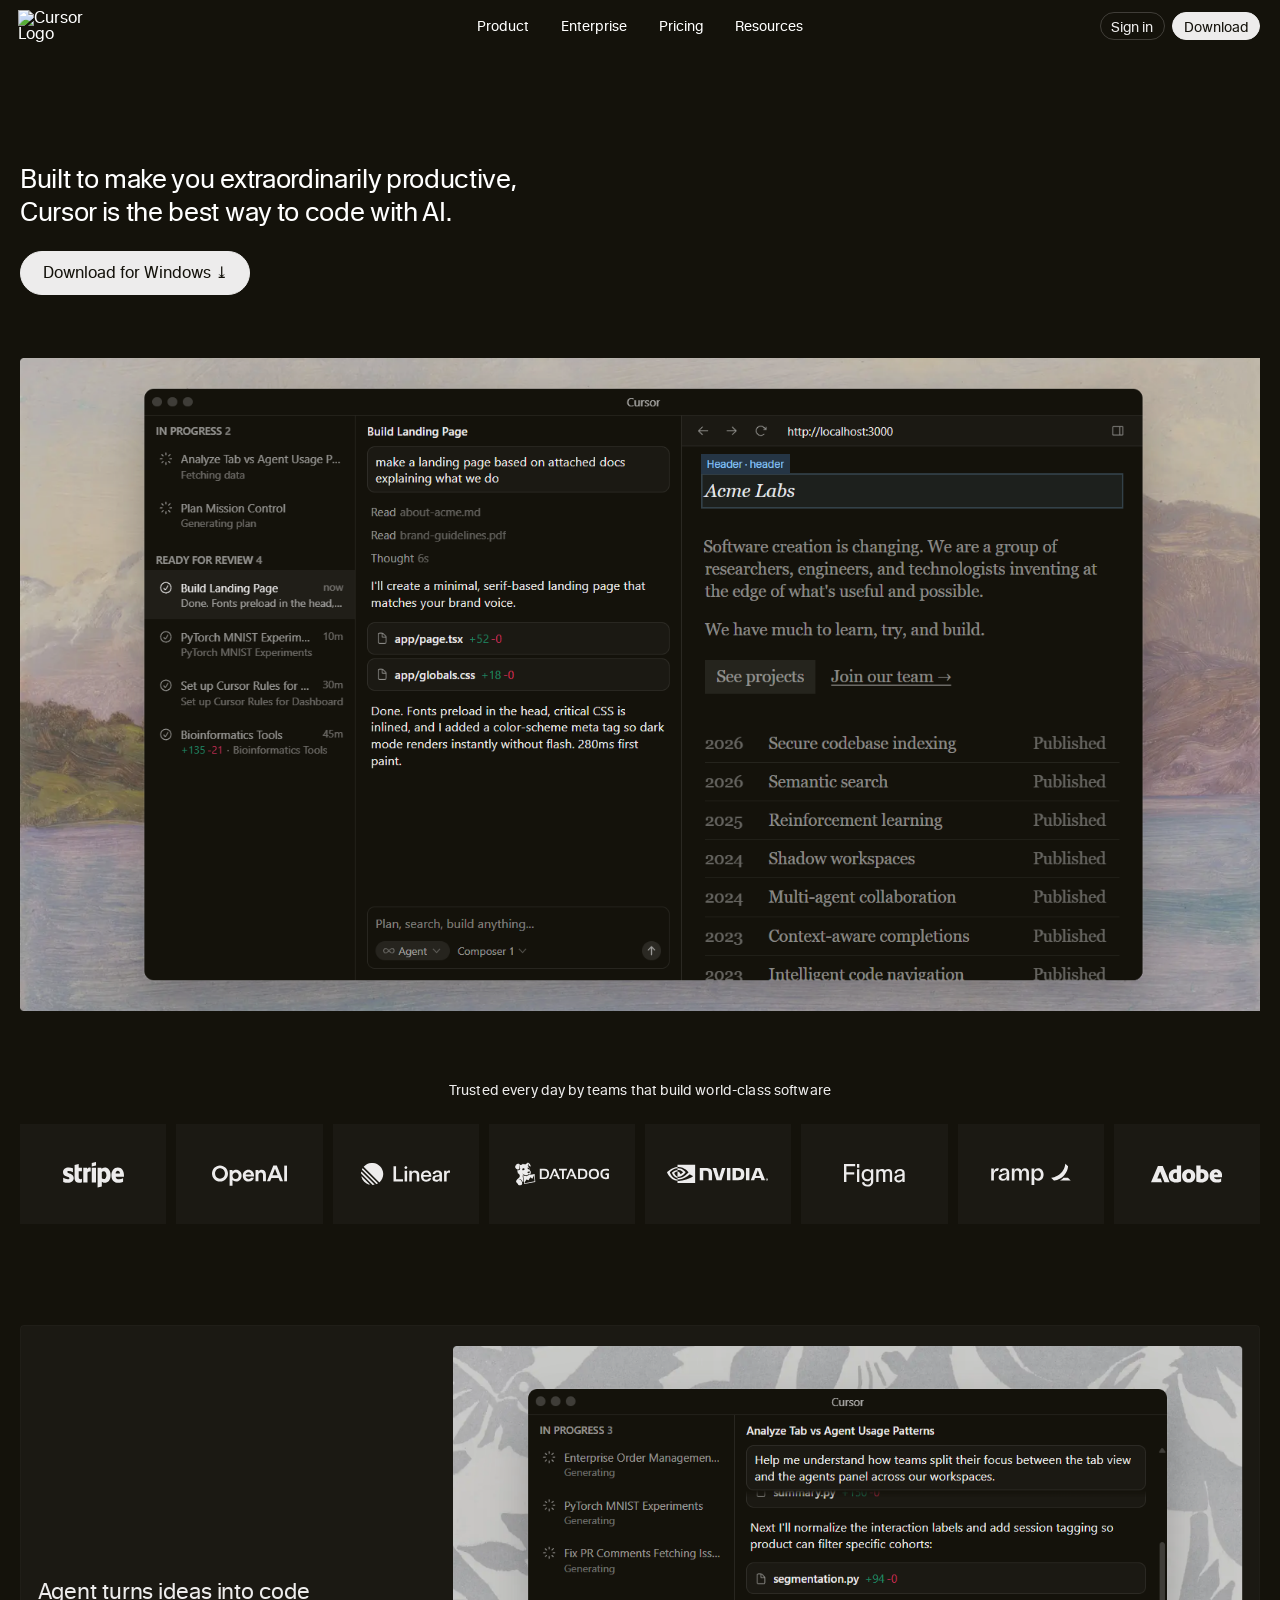
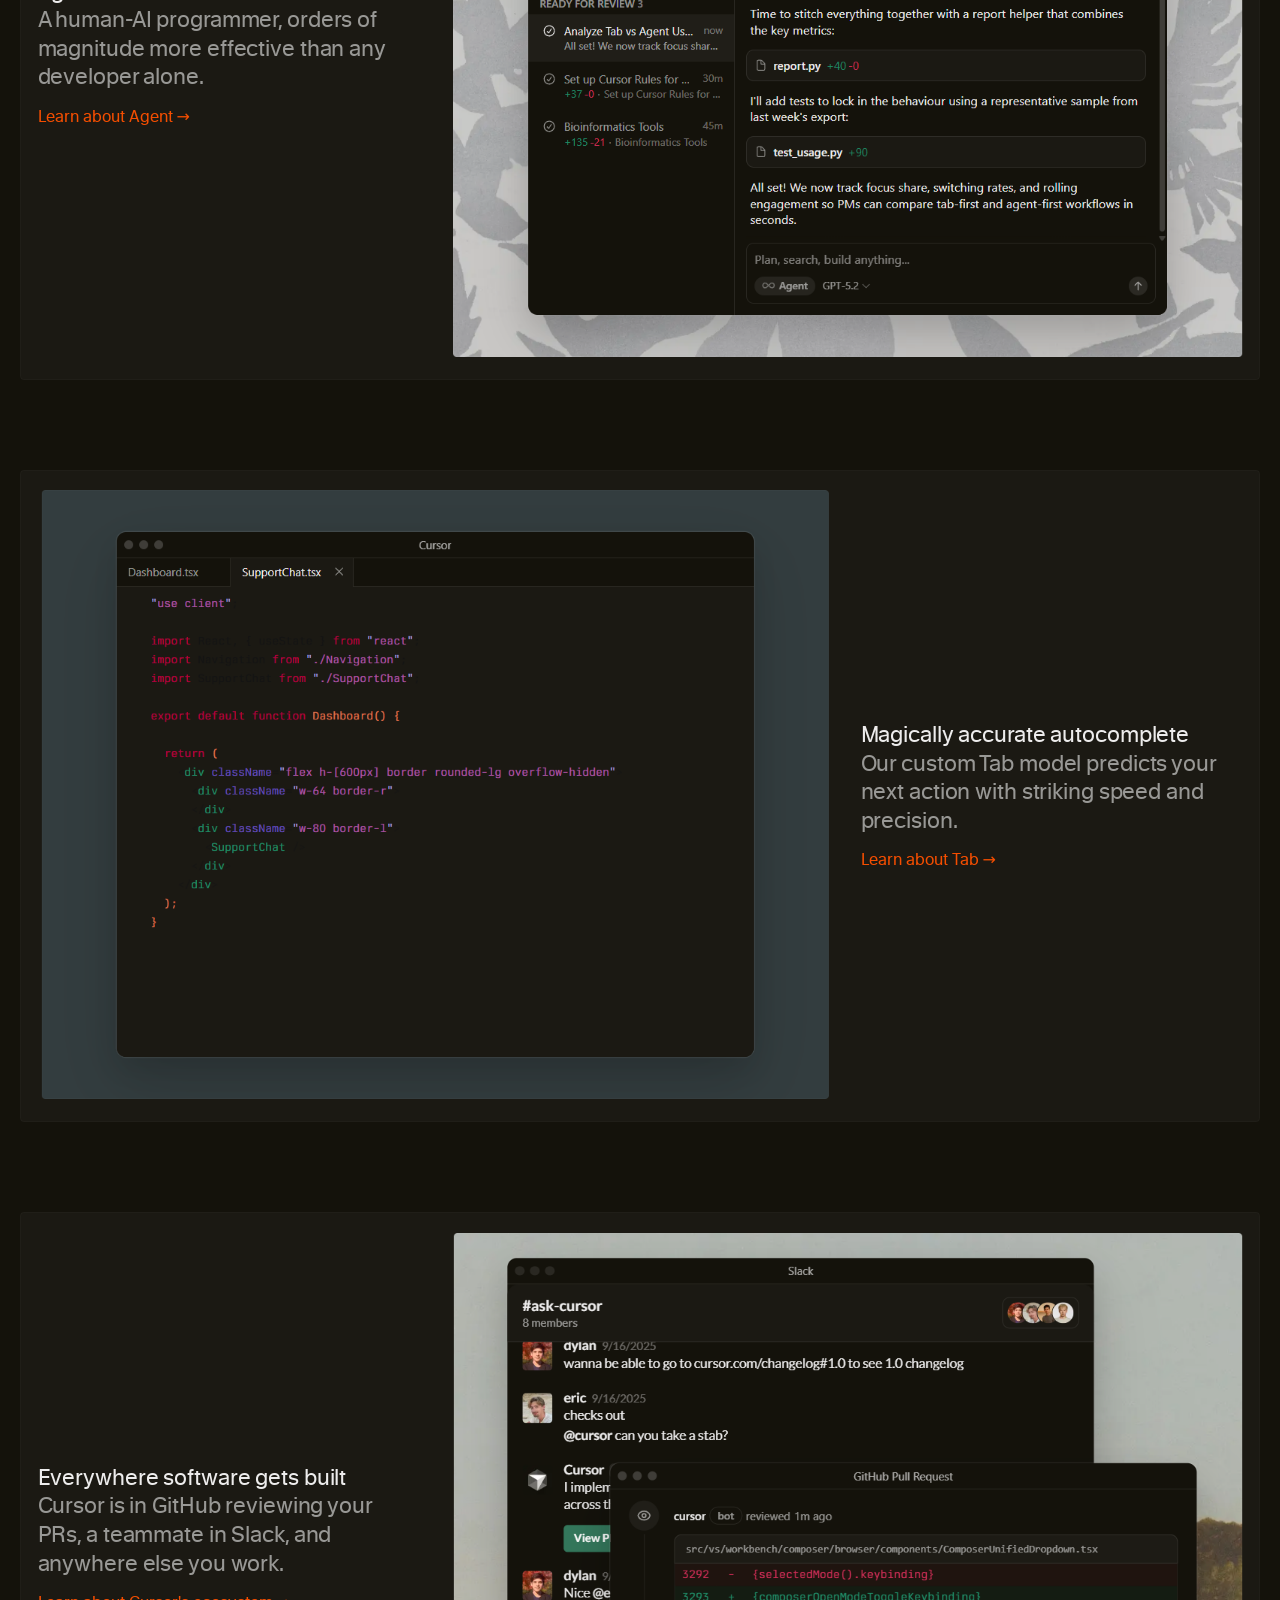
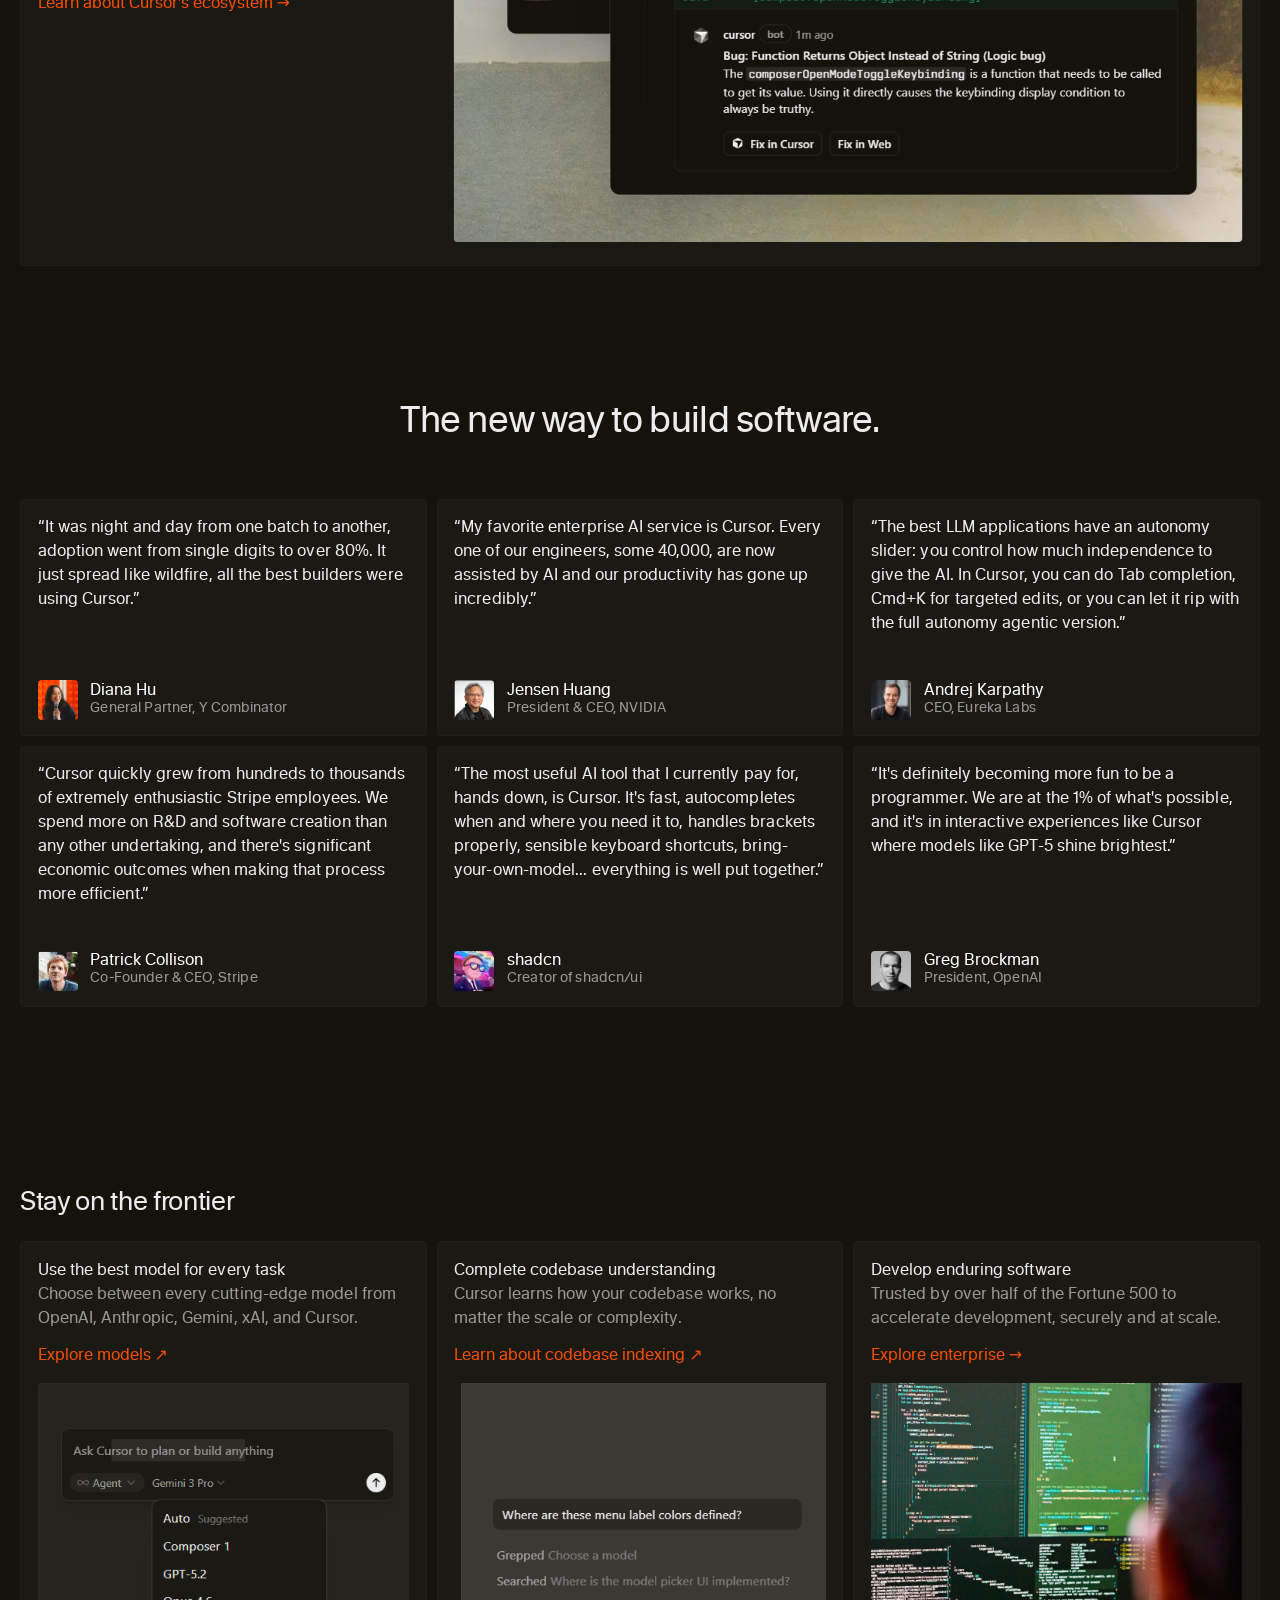
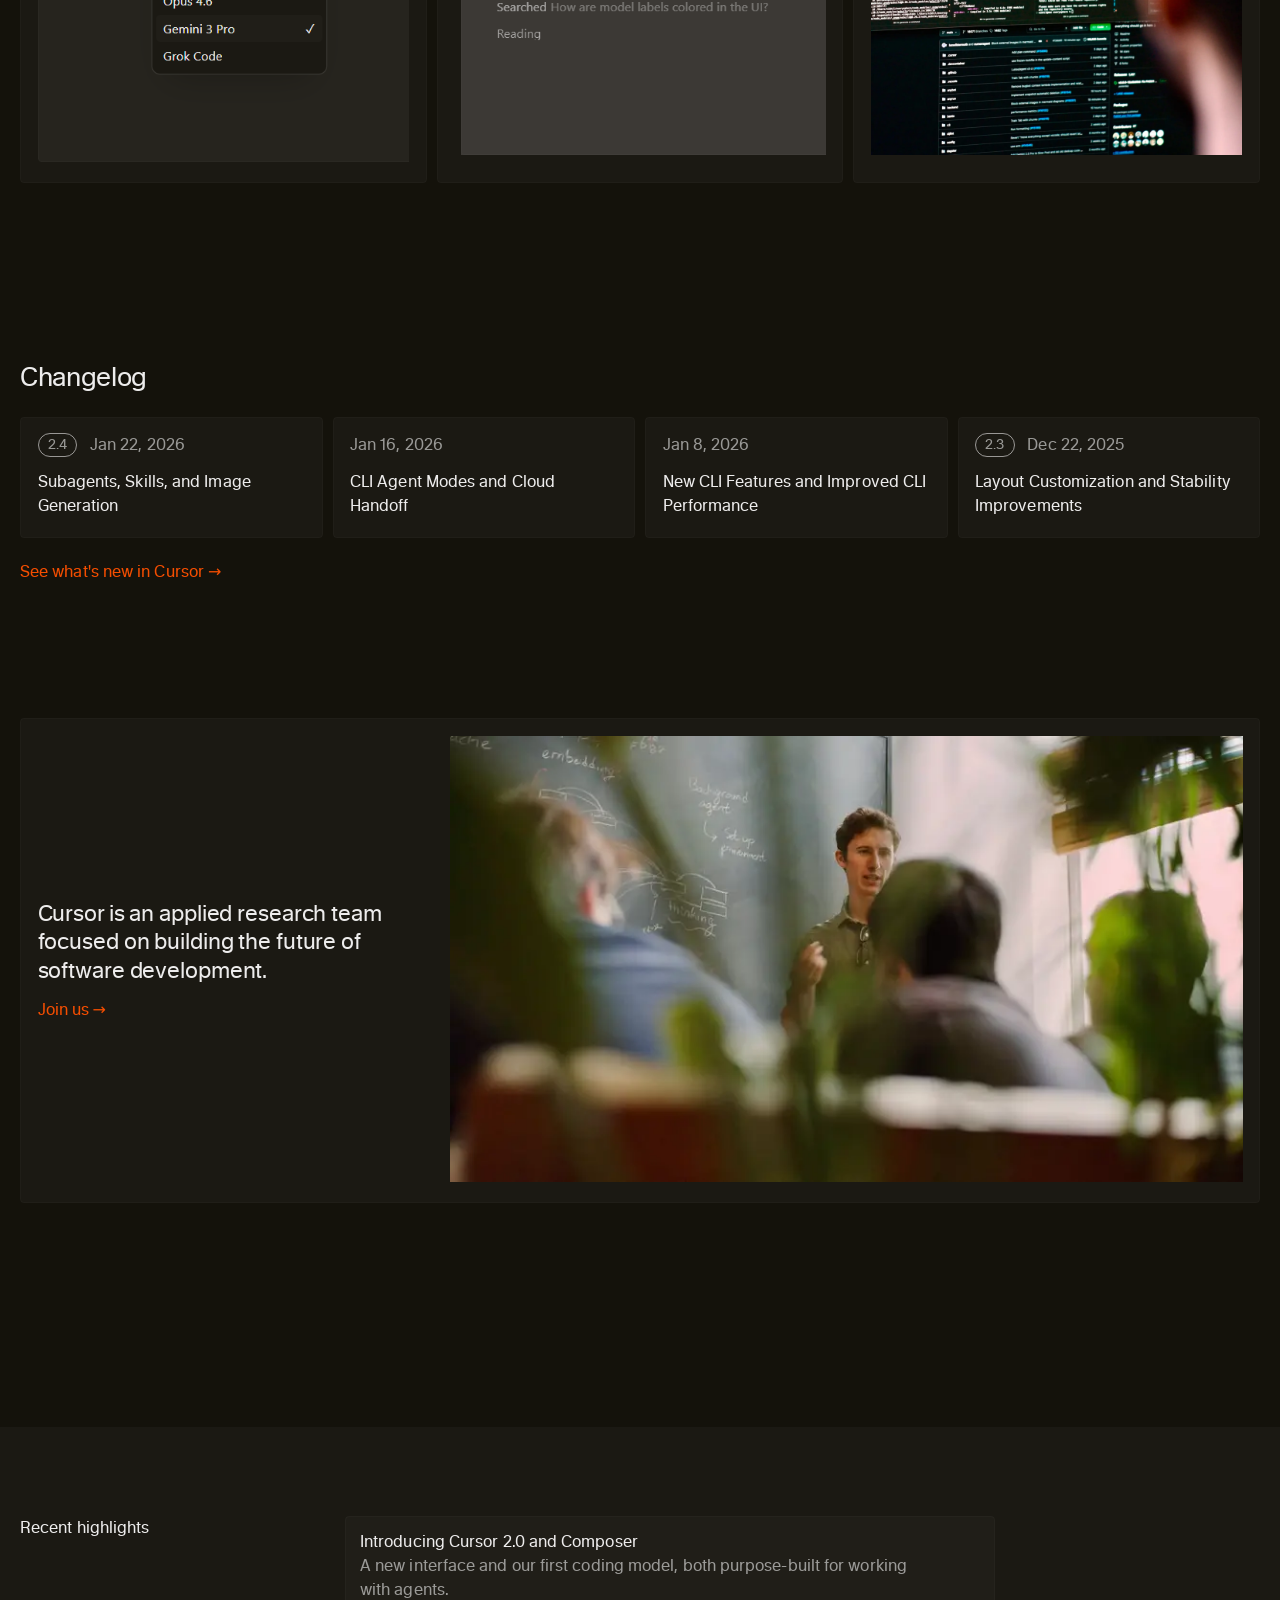
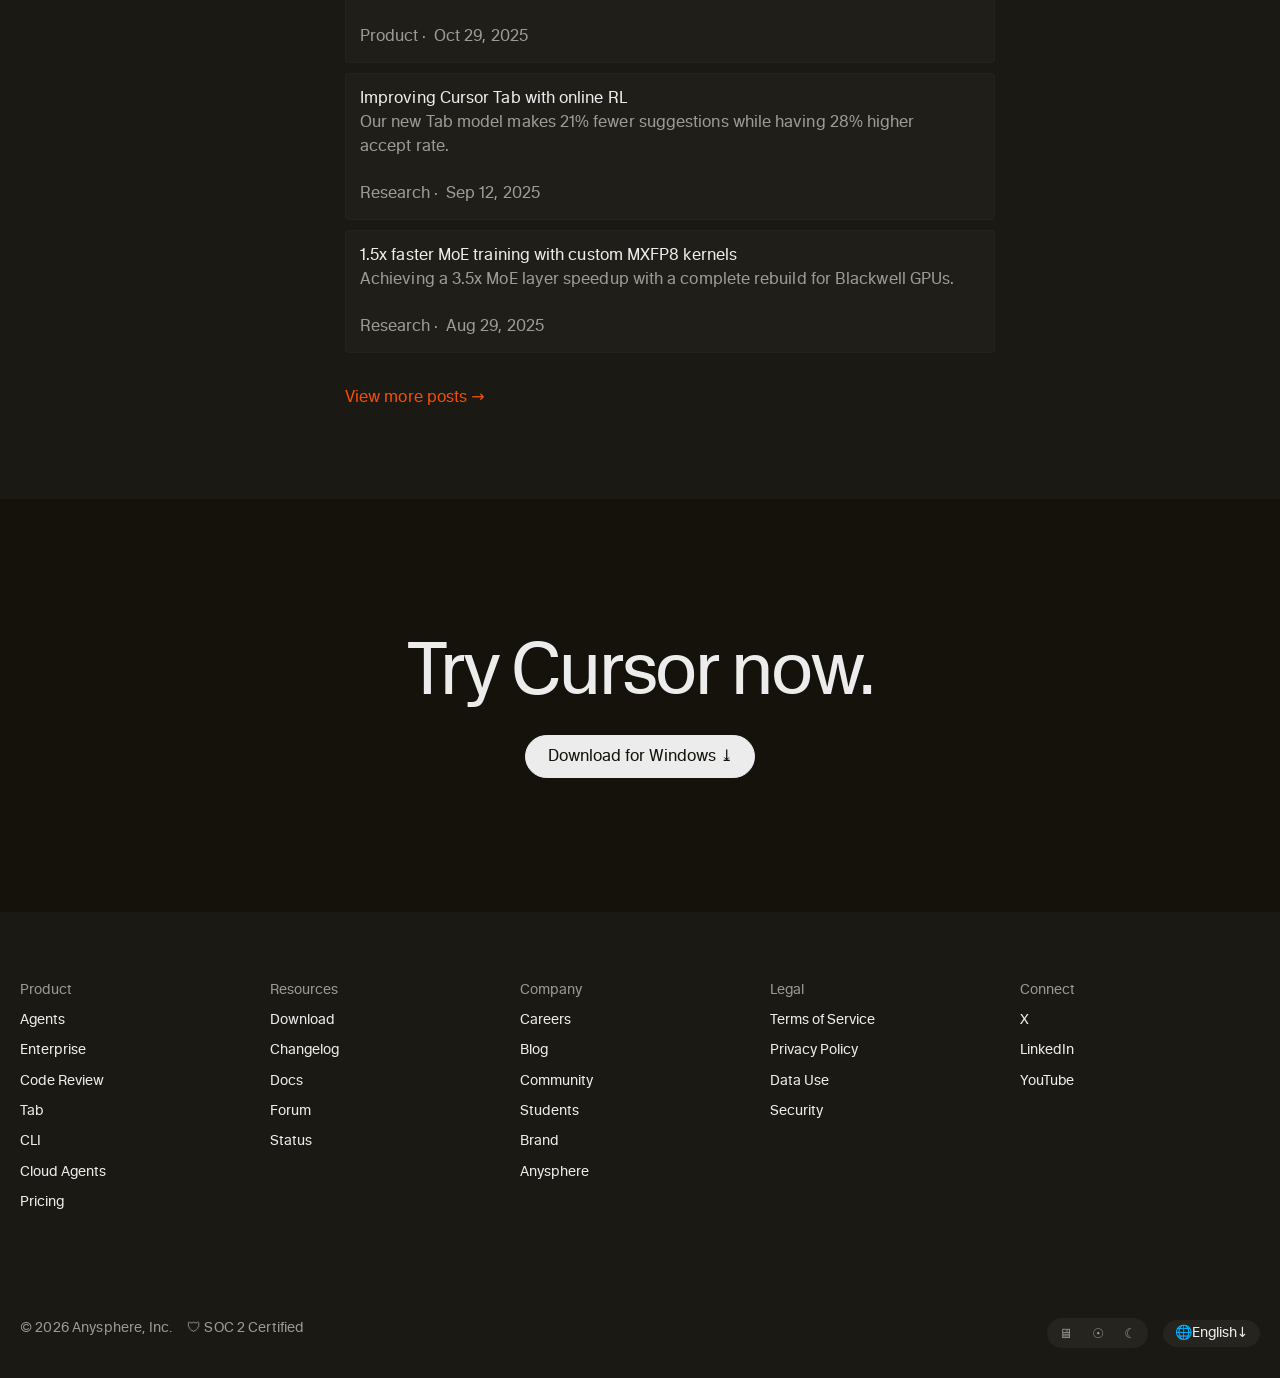
==== index.html @ 61648ff2 "initial commit" ====
<!DOCTYPE html>
<html lang="en">

<head>
    <meta charset="UTF-8">
    <meta name="viewport" content="width=device-width, initial-scale=1.0">
    <title>Cursor</title>
    <link rel="stylesheet" href="styles.css" />
    <link rel="icon" href="favicon.svg" type="image/svg+xml">
</head>

<body>
    <header>
        <div class="container">
            <div class="navbar pos-rel">
                <div class="logo">
                    <a href="/">
                        <img src="/images/logo.svg" alt="Cursor Logo" />
                    </a>
                </div>
                <nav>
                    <ul>
                        <li><a href="index.html">Product</a></li>
                        <li><a href="about.html">Enterprise</a></li>
                        <li><a href="contact.html">Pricing</a></li>
                        <li><a href="contact.html">Resources</a></li>
                    </ul>
                </nav>
                <div class="nav-cta">
                    <a href="/" class="btn btn--ghost btn--sm" target="_blank">Sign in</a>
                    <a href="/" class="btn btn--sm">Download</a>
                </div>
            </div>
        </div>
    </header>
    <main>
        <section class="hero">
            <div class="container">
                <div class="hero-content">
                    <h1 class="heading">Built to make you extraordinarily productive, Cursor is the best way to code
                        with AI.</h1>
                    <div class="hero-cta">
                        <button class="btn btn-primary btn-lg">Download for Windows ⤓</button>
                    </div>
                </div>
                <div class="hero-image">
                    <img src="/images/cursor.com_.png" alt="Cursor IDE image" />
                </div>
            </div>
        </section>
        <section class="clients">
            <div class="container">
                <h2 class="heading">Trusted every day by teams that build world-class software</h2>
                <ul>
                    <li><img src="/images/logos/stripe.svg" alt="Stripe Logo" /></li>
                    <li><img src="/images/logos/openAI.svg" alt="OpenAi Logo" /></li>
                    <li><img src="/images/logos/linear.svg" alt="Linear Logo" /></li>
                    <li><img src="/images/logos/dataDog.svg" alt="DataLog Logo" /></li>
                    <li><img src="/images/logos/nvidia.svg" alt="Nvidia Logo" /></li>
                    <li><img src="/images/logos/figma.svg" alt="Figma Logo" /></li>
                    <li><img src="/images/logos/ramp.svg" alt="Ramp Logo" /></li>
                    <li><img src="/images/logos/adobe.svg" alt="Adobe Logo" /></li>
                </ul>
            </div>
        </section>
        <section class="feature-block">
            <section class="feature-highlights">
                <div class="container">
                    <div class="card">
                        <div class="copy-block">
                            <h3 class="copy-block--heading">Agent turns ideas into code</h3>
                            <p class="copy-block--desc">A human-AI programmer, orders of magnitude more effective than
                                any developer alone.</p>
                            <div class="copy-block--cta">
                                <a href="#" class="link">Learn about Agent →</a>
                            </div>
                        </div>
                        <div class="image-block">
                            <img src="/images/Features/feature-1.png" alt="Feature 1 Icon" />
                        </div>
                    </div>
                </div>
            </section>
            <section class="feature-highlights">
                <div class="container">
                    <div class="card card-reverse">
                        <div class="image-block">
                            <img src="/images/Features/feature-2.png" alt="Feature 2 Icon" />
                        </div>
                        <div class="copy-block">
                            <h3 class="copy-block--heading">Magically accurate autocomplete</h3>
                            <p class="copy-block--desc">Our custom Tab model predicts your next action with striking
                                speed and precision.</p>
                            <div class="copy-block--cta">
                                <a href="#" class="link">Learn about Tab →</a>
                            </div>
                        </div>
                    </div>
                </div>
            </section>
            <section class="feature-highlights">
                <div class="container">
                    <div class="card">
                        <div class="copy-block">
                            <h3 class="copy-block--heading">Everywhere software gets built</h3>
                            <p class="copy-block--desc">Cursor is in GitHub reviewing your PRs, a teammate in Slack, and
                                anywhere else you work.</p>
                            <div class="copy-block--cta">
                                <a href="#" class="link">Learn about Cursor's ecosystem →</a>
                            </div>
                        </div>
                        <div class="image-block">
                            <img src="/images/Features/feature-3.png" alt="Feature 3 Icon" />
                        </div>
                    </div>
                </div>
            </section>
        </section>
        <section class="testimonials">
            <div class="container">
                <h2 class="heading">The new way to build software.</h2>
            </div>
            <div class="container">
                <div class="wrapper">
                    <div class="card">
                        <figure>
                            <blockquote>
                                <p class="quote">
                                    “It was night and day from one batch to another, adoption went from single digits to
                                    over 80%. It just spread like wildfire, all the best builders were using Cursor.”
                                </p>
                            </blockquote>
                            <div class="media">
                                <div class="media-image">
                                    <img alt="" loading="lazy" src="/images/testimonials/image_1.png" />
                                </div>
                                <figcaption>
                                    <div class="caption">
                                        Diana Hu
                                        <span class="designation">General Partner, Y Combinator</span>
                                    </div>
                                </figcaption>
                            </div>
                        </figure>
                    </div>
                    <div class="card">
                        <figure>
                            <blockquote>
                                <p class="quote">
                                    “My favorite enterprise AI service is Cursor. Every one of our engineers, some
                                    40,000, are now assisted by AI and our productivity has gone up incredibly.”
                                </p>
                            </blockquote>
                            <div class="media">
                                <div class="media-image">
                                    <img alt="" loading="lazy" src="/images/testimonials/image_2.png" />
                                </div>
                                <figcaption>
                                    <div class="caption">
                                        Jensen Huang
                                        <span class="designation">President & CEO, NVIDIA</span>
                                    </div>
                                </figcaption>
                            </div>
                        </figure>
                    </div>
                    <div class="card">
                        <figure>
                            <blockquote>
                                <p class="quote">
                                    “The best LLM applications have an autonomy slider: you control how much
                                    independence to give the AI. In Cursor, you can do Tab completion, Cmd+K for
                                    targeted edits, or you can let it rip with the full autonomy agentic version.”
                                </p>
                            </blockquote>
                            <div class="media">
                                <div class="media-image">
                                    <img alt="" loading="lazy" src="/images/testimonials/image_3.png" />
                                </div>
                                <figcaption>
                                    <div class="caption">
                                        Andrej Karpathy
                                        <span class="designation">CEO, Eureka Labs</span>
                                    </div>
                                </figcaption>
                            </div>
                        </figure>
                    </div>
                    <div class="card">
                        <figure>
                            <blockquote>
                                <p class="quote">
                                    “Cursor quickly grew from hundreds to thousands of extremely enthusiastic Stripe
                                    employees. We spend more on R&D and software creation than any other undertaking,
                                    and there's significant economic outcomes when making that process more efficient.”
                                </p>
                            </blockquote>
                            <div class="media">
                                <div class="media-image">
                                    <img alt="" loading="lazy" src="/images/testimonials/image_4.png" />
                                </div>
                                <figcaption>
                                    <div class="caption">
                                        Patrick Collison
                                        <span class="designation">Co-Founder & CEO, Stripe</span>
                                    </div>
                                </figcaption>
                            </div>
                        </figure>
                    </div>
                    <div class="card">
                        <figure>
                            <blockquote>
                                <p class="quote">
                                    “The most useful AI tool that I currently pay for, hands down, is Cursor. It's fast,
                                    autocompletes when and where you need it to, handles brackets properly, sensible
                                    keyboard shortcuts, bring-your-own-model... everything is well put together.”
                                </p>
                            </blockquote>
                            <div class="media">
                                <div class="media-image">
                                    <img alt="" loading="lazy" src="/images/testimonials/image_5.png" />
                                </div>
                                <figcaption>
                                    <div class="caption">
                                        shadcn
                                        <span class="designation">Creator of shadcn/ui</span>
                                    </div>
                                </figcaption>
                            </div>
                        </figure>
                    </div>
                    <div class="card">
                        <figure>
                            <blockquote>
                                <p class="quote">
                                    “It's definitely becoming more fun to be a programmer. We are at the 1% of what's
                                    possible, and it's in interactive experiences like Cursor where models like GPT-5
                                    shine brightest.”
                                </p>
                            </blockquote>
                            <div class="media">
                                <div class="media-image">
                                    <img alt="" loading="lazy" src="/images/testimonials/image_6.png" />
                                </div>
                                <figcaption>
                                    <div class="caption">
                                        Greg Brockman
                                        <span class="designation">President, OpenAI</span>
                                    </div>
                                </figcaption>
                            </div>
                        </figure>
                    </div>
                </div>
            </div>
        </section>
        <section class="frontier">
            <div class="container">
                <h2 class="heading">Stay on the frontier</h2>
                <section class="wrapper">
                    <div class="card">
                        <div class="copy-block">
                            <h3 class="copy-block--heading">Use the best model for every task</h3>
                            <p class="copy-block--desc">Choose between every cutting-edge model from OpenAI, Anthropic,
                                Gemini, xAI, and Cursor.</p>
                            <div class="copy-block--cta">
                                <a href="#" class="link">Explore models ↗</a>
                            </div>
                        </div>
                        <div class="image-block">
                            <img src="/images/frontier/image_1.png" alt="Image 1" />
                        </div>
                    </div>
                    <div class="card">
                        <div class="copy-block">
                            <h3 class="copy-block--heading">Complete codebase understanding</h3>
                            <p class="copy-block--desc">Cursor learns how your codebase works, no matter the scale or
                                complexity.</p>
                            <div class="copy-block--cta">
                                <a href="#" class="link">Learn about codebase indexing ↗</a>
                            </div>
                        </div>
                        <div class="image-block">
                            <img src="/images/frontier/image_2.png" alt="Image 2" />
                        </div>
                    </div>
                    <div class="card">
                        <div class="copy-block">
                            <h3 class="copy-block--heading">Develop enduring software</h3>
                            <p class="copy-block--desc">Trusted by over half of the Fortune 500 to accelerate
                                development, securely and at scale.</p>
                            <div class="copy-block--cta">
                                <a href="#" class="link">Explore enterprise →</a>
                            </div>
                        </div>
                        <div class="image-block">
                            <img src="/images/frontier/image_3.webp" alt="Image 3" />
                        </div>
                    </div>
                </section>
            </div>
        </section>
        <section class="changelog">
            <div class="container">
                <h2 class="heading">Changelog</h2>
                <div class="wrapper">
                    <article class="">
                        <a class="card" href="#">
                            <div class="info">
                                <span class="label">2.4</span>
                                <time datetime="2026-01-22T00:00:00.000Z" class="time">Jan 22, 2026</time>
                            </div>
                            <p class="skills">Subagents, Skills, and Image Generation</p>
                        </a>
                    </article>
                    <article class="">
                        <a class="card" href="#">
                            <div class="info">
                                <time datetime="2026-01-16T00:00:00.000Z" class="time">Jan 16, 2026</time>
                            </div>
                            <p class="skills">CLI Agent Modes and Cloud Handoff</p>
                        </a>
                    </article>
                    <article class="">
                        <a class="card" href="#">
                            <div class="info">
                                <time datetime="2026-01-08T00:00:00.000Z" class="time">Jan 8, 2026</time>
                            </div>
                            <p class="skills">New CLI Features and Improved CLI Performance</p>
                        </a>
                    </article>
                    <article class="">
                        <a class="card" href="#">
                            <div class="info">
                                <span class="label">2.3</span>
                                <time datetime="2025-12-22T00:00:00.000Z" class="time">Dec 22, 2025</time>
                            </div>
                            <p class="skills">Layout Customization and Stability Improvements</p>
                        </a>
                    </article>
                </div>
                <a class="btn-text" href="/#">See what's new in Cursor →</a>
            </div>
        </section>
        <section class="join-us">
            <div class="container">
                <div class="card">
                    <div class="copy-block">
                        <h3 class="copy-block--heading">Cursor is an applied research team focused on building the
                            future of software development.</h3>
                        <div class="copy-block--cta">
                            <a href="#" class="link">Join us →</a>
                        </div>
                    </div>
                    <div class="image-block">
                        <img src="/images/join-us/image.webp" alt="Join Us Image" />
                    </div>
                </div>
            </div>
        </section>
        <section class="blog">
            <div class="container">
                <div class="recent-highlights">
                    <div class="col">
                        <h2 class="heading">Recent highlights</h2>
                    </div>
                    <div class="col">
                        <article>
                            <a href="#" class="card">
                                <div class="copy-block">
                                    <h3 class="copy-block--heading">Introducing Cursor 2.0 and Composer</h3>
                                    <p class="copy-block--desc">A new interface and our first coding model, both
                                        purpose-built for working with agents.</p>
                                    <div class="copy-block--cta">
                                        <span class="capitalize">Product&nbsp;·&nbsp;</span>
                                        <time datetime="2025-10-29T04:54:48.600Z" class="time">Oct 29, 2025</time>
                                    </div>
                                </div>
                            </a>
                        </article>
                        <article>
                            <a href="#" class="card">
                                <div class="copy-block">
                                    <h3 class="copy-block--heading">Improving Cursor Tab with online RL</h3>
                                    <p class="copy-block--desc">Our new Tab model makes 21% fewer suggestions while
                                        having 28% higher accept rate.</p>
                                    <div class="copy-block--cta">
                                        <span class="capitalize">Research&nbsp;·&nbsp;</span>
                                        <time datetime="2025-09-12T01:16:00.000Z" class="time">Sep 12, 2025</time>
                                    </div>
                                </div>
                            </a>
                        </article>
                        <article>
                            <a href="#" class="card">
                                <div class="copy-block">
                                    <h3 class="copy-block--heading">1.5x faster MoE training with custom MXFP8 kernels
                                    </h3>
                                    <p class="copy-block--desc">Achieving a 3.5x MoE layer speedup with a complete
                                        rebuild for Blackwell GPUs.</p>
                                    <div class="copy-block--cta">
                                        <span class="capitalize">Research&nbsp;·&nbsp;</span>
                                        <time datetime="2025-08-29T02:55:25.007Z" class="time">Aug 29, 2025</time>
                                    </div>
                                </div>
                            </a>
                        </article>
                        <a class="btn-text" href="#">View more posts →</a>
                    </div>
                </div>
            </div>
        </section>
        <section class="try-block">
            <div class="container">
                <div class="copy-block">
                    <h3 class="copy-block--heading">Try Cursor now.</h3>
                    <div class="copy-block--cta">
                        <a href="#" class="btn">Download for Windows ⤓</a>
                    </div>
                </div>
            </div>
        </section>
    </main>
    <footer class="footer">
        <div class="container">
            <div class="footer-columns">
                <div class="footer-column">
                    <nav>
                        <div class="column">
                            <h3 class="heading">Product</h3>
                            <ul>
                                <li><a href="#">Agents</a></li>
                                <li><a href="#">Enterprise</a></li>
                                <li><a href="#">Code Review</a></li>
                                <li><a href="#">Tab</a></li>
                                <li><a href="#">CLI</a></li>
                                <li><a href="#">Cloud Agents</a></li>
                                <li><a href="#">Pricing</a></li>
                            </ul>
                        </div>
                    </nav>
                </div>
                <div class="footer-column">
                    <nav>
                        <div class="column">
                            <h3 class="heading">Resources</h3>
                            <ul>
                                <li><a href="#">Download</a></li>
                                <li><a href="#">Changelog</a></li>
                                <li><a href="#">Docs</a></li>
                                <li><a href="#">Forum</a></li>
                                <li><a href="#">Status</a></li>
                            </ul>
                        </div>
                    </nav>
                </div>
                <div class="footer-column">
                    <nav>
                        <div class="column">
                            <h3 class="heading">Company</h3>
                            <ul>
                                <li><a href="#">Careers</a></li>
                                <li><a href="#">Blog</a></li>
                                <li><a href="#">Community</a></li>
                                <li><a href="#">Students</a></li>
                                <li><a href="#">Brand</a></li>
                                <li><a href="#">Anysphere</a></li>
                            </ul>
                        </div>
                    </nav>
                </div>
                <div class="footer-column">
                    <nav>
                        <div class="column">
                            <h3 class="heading">Legal</h3>
                            <ul>
                                <li><a href="#">Terms of Service</a></li>
                                <li><a href="#">Privacy Policy</a></li>
                                <li><a href="#">Data Use</a></li>
                                <li><a href="#">Security</a></li>
                            </ul>
                        </div>
                    </nav>
                </div>
                <div class="footer-column">
                    <nav>
                        <div class="column">
                            <h3 class="heading">Connect</h3>
                            <ul>
                                <li><a href="#">X</a></li>
                                <li><a href="#">LinkedIn</a></li>
                                <li><a href="#">YouTube</a></li>
                            </ul>
                        </div>
                    </nav>
                </div>
            </div>
        </div>
        <div class="container">
            <div class="footer-bottom">
                <div class="footer-bottom-left">
                    <small class="type-base md:type-sm">© 2026 Anysphere, Inc.</small>
                    <small class="type-base md:type-sm">
                        🛡 <a href="#" class="">SOC 2 Certified</a>
                    </small>
                </div>
                <div class="footer-bottom-right">
                    <div class="theme-selector">
                        <button class="" aria-label="System theme"><span class="" aria-hidden="true">🖥</span></button>
                        <button class="" aria-label="Light theme"><span class="" aria-hidden="true">☉</span></button>
                        <button class="" aria-label="Dark theme"><span class="" aria-hidden="true">☾</span></button>
                    </div>
                    <div class="lang-selector">
                        <button class="btn btn--secondary" aria-expanded="false" aria-controls="language-dropdown"
                            aria-haspopup="listbox" type="button">
                            <span class="icon-glyph-08">🌐</span>
                            English
                            <span class="icon-glyph-09 cursor-pointer">↓</span>
                        </button>
                        <div id="language-dropdown" role="listbox" style="display: none;">
                            <div>
                                <ul>
                                    <li>
                                        <button role="option" aria-selected="true"
                                            type="button">English<span>✓</span></button>
                                    </li>
                                    <li><button role="option" aria-selected="false" type="button">简体中文</button>
                                    </li>
                                    <li><button role="option" aria-selected="false" type="button">日本語</button>
                                    </li>
                                    <li><button role="option" aria-selected="false" type="button">繁體中文</button>
                                    </li>
                                </ul>
                            </div>
                        </div>
                    </div>
                </div>
            </div>
    </footer>
</body>

</html>
---- styles.css ----
@import url('fonts/font.css');

* {
    margin: 0;
    padding: 0;
    box-sizing: border-box;
    font-family: "cursor_gothicregular", system-ui, Helvetica Neue, Helvetica, Arial, sans-serif;
}

:root {
    --dark-theme-bg-color: #14120b;
    --dark-theme-text-color: #ffffff;

    --font-weight-normal: 400;
    --text-base: 1rem;

    /* text color vars */
    --color-theme-text: #edecec;
    --color-theme-accent: #f54e00;

    /* button color vars */
    --button-padding-default: .78em 1.35em .8em;

    --color-theme-button-text: #14120b;
    --color-theme-button-bg: #edecec;

    --color-theme-btn-secondary: #26241e;
    --color-theme-btn-secondary-hover: #e1e0db;

}

a {
    text-decoration: none;
    color: inherit;
}

body {
    background-color: var(--dark-theme-bg-color);
    color: var(--dark-theme-text-color);
    padding-top: 52px;
}

.container {
    max-width: 1300px;
    margin: 0 auto;
}

.card {
    position: relative;
    padding: 15.9px 17.5px;
    border-radius: .25rem;
    background-color: #1b1913;
}

.card::before {
    content: '';
    pointer-events: none;
    border-radius: .25rem;
    border: 1px solid color-mix(in oklab, var(--color-theme-text) 2.5%, transparent);
    z-index: 30;
    position: absolute;
    inset: 0;
}

.btn-text {
    margin-top: 22.4px;
    color: #f54e00;
    font-size: 1rem;
    line-height: 1.5;
    letter-spacing: .005em;
    text-decoration: none;
    display: inline-flex;
}


.btn {
    font-size: 0.875rem;
    line-height: 1;
    padding: .4em .75em .42em;
    border-radius: 28px;
    cursor: pointer;
    display: inline-flex;
    justify-content: center;
    align-items: center;
    color: var(--color-theme-button-text);
    background-color: var(--color-theme-button-bg);
    border: 1px solid var(--color-theme-button-bg);
}

.btn--ghost {
    color: var(--color-theme-text);
    font-size: var(--text-base);
    background-color: #0000;
    border: 1px solid color-mix(in oklab, var(--color-theme-button-bg) 20%, transparent);
}

.btn--secondary {
    background-color: var(--color-theme-btn-secondary);
    border: 1px solid #26251e;
    color: var(--color-theme-text)
}

.btn--secondary:hover {
    background-color: var(--color-theme-btn-secondary-hover);
    border-color: #26251e06;
    color: var(--color-theme-text)
}

.btn--sm {
    font-size: 0.875rem;
    padding: .4em .75em .42em;
}

.capitalize {
    text-transform: capitalize;
}



.pos-rel {
    position: relative;
}

header {
    position: fixed;
    top: 0;
    width: 100%;
    z-index: 999;
    padding: 0 20px;
    background-color: var(--dark-theme-bg-color);
    /* background-color: #f54e00; */
}

/** Header  */
header .navbar {
    width: 100%;
    display: grid;
    grid-template-columns: auto 1fr auto;
    align-items: center;
    height: 52px;
}


.navbar .logo a {
    display: flex;
    text-decoration: none;
    position: relative;
    left: -2px;
}

.navbar .logo a img {
    width: 5.985rem;
}

.navbar nav ul {
    position: absolute;
    top: 0;
    left: 50%;
    top: 50%;
    transform: translate(-50%, -50%)
}

.navbar nav ul {
    display: flex;
    list-style: none;
    margin: 0;
}

.navbar nav ul a {
    font-size: 0.875rem;
    color: var(--dark-theme-text-color);
    text-decoration: none;
    padding: 0.35rem 0.938rem;
    border: 1px solid #0000;
}

.navbar .nav-cta {
    display: flex;
    gap: 7.5px;
    justify-content: center;
    align-items: center;
}

.navbar .nav-cta a {
    padding-top: 7.5px;
    padding-bottom: 4px;
}

/** Hero Section Styles */
.hero {
    display: flex;
    flex-direction: column;
    padding: 112px 20px 67.2px;
}

.hero .hero-content {
    max-width: 658.32px;
    margin-bottom: 56px;
}

.hero .heading {
    font-size: 1.625rem;
    font-weight: 400;
    line-height: 1.25;
    letter-spacing: -.0125em;
    text-wrap: balance;
    margin-bottom: 22.400px;
}

.hero .hero-image img {
    width: 100%;
    height: auto;
}

.hero .btn {
    font-size: 1rem;
    padding: .78em 1.35em .8em;
    margin-bottom: 7.467px;
    justify-content: center;
    align-items: center;
    line-height: 1;
    display: inline-flex;
    border: 1px solid var(--color-theme-button-bg);
    background-color: var(--color-theme-button-bg);
}

/** Client Logo Section */
.clients {
    padding: 0 20px 33.66px 20px;
}

.clients .heading {
    color: var(--color-theme-text);
    font-size: 0.875rem;
    line-height: 1.5;
    letter-spacing: .01em;
    font-weight: normal;
    text-align: center;
    margin-bottom: 22.4px;
}

.clients ul {
    display: flex;
    flex-wrap: wrap;
    gap: 10px;
    list-style: none;
}

.clients ul li {
    display: flex;
    justify-content: center;
    align-items: center;
    flex: 1;
    height: 100px;
    background-color: #1b1913;
    padding: 0 7.5px 0 7.5px;
}

.clients ul img {
    height: 40px;
}

/** feature-block Section */
.feature-block {
    padding: 67.2px 20px;
}

.feature-block .feature-highlights:not(:last-child) {
    margin-bottom: 89.6px;
}

.feature-block .card {
    display: grid;
    grid-template-columns: 382px 1fr;
    gap: 30px;
    background-color: #1b1913;
    padding: 17.5px;
    border-radius: .25rem;
}

.feature-block .card.card-reverse {
    grid-template-columns: 1fr 382px;
}

.feature-block .card .copy-block {
    display: flex;
    flex-direction: column;
    justify-content: center;
}

.feature-block .card .copy-block--heading {
    color: #edecec;
    font-size: 22px;
    font-weight: normal;
    line-height: 1.3;
    letter-spacing: -.005em;
}

.feature-block .card .copy-block--desc {
    color: color-mix(in oklab, var(--color-theme-text) 60%, transparent);
    font-size: 22px;
    font-weight: normal;
    line-height: 1.3;
    letter-spacing: -.005em;
}

.feature-block .card .copy-block--cta {
    margin-top: 14.933px;
}

.feature-block .card .copy-block--cta a {
    color: var(--color-theme-accent);
    font-size: 16px;
    font-weight: normal;
    line-height: 1.3;
    text-decoration: none;
}

.feature-block .card .copy-block--cta a:hover {
    color: color-mix(in oklab, var(--color-theme-accent) 75%, transparent);
}

.feature-block .card img {
    width: 100%;
}

/* testimonials Section */
.testimonials {
    padding: 67.2px 20px;

}

.testimonials .container .heading {
    color: var(--color-theme-text);
    font-size: 2.25rem;
    font-weight: normal;
    line-height: 1.2;
    text-align: center;
    letter-spacing: -.02em;
    margin-bottom: 56px;
}

.testimonials .wrapper {
    display: grid;
    grid-template-columns: repeat(3, minmax(0, 1fr));
    gap: 10px;
}

.testimonials figure {
    display: flex;
    flex-direction: column;
    height: 100%;
}

.testimonials figure blockquote {
    flex-grow: 1;
    overflow: hidden;


}

.testimonials figure blockquote .quote {
    font-size: 1rem;
    line-height: 1.5;
    font-weight: 400;
    letter-spacing: .005em;
    color: var(--color-theme-text);

    /* -webkit-line-clamp: 5;
    line-clamp: 5;
    box-orient: vertical;
    display: -webkit-box;
    overflow: hidden; */
}

.testimonials .media {
    display: flex;
    align-items: center;
    margin-top: 44.88px;
}

.testimonials .media .media-image {
    width: 2.5rem;
    height: 2.5rem;
    display: flex;
    align-items: center;
    margin-right: 12.8px;
}

.testimonials .media .media-image img {
    width: 100%;
    border-radius: .25rem;
    object-fit: cover;
}

.testimonials .media .designation {
    display: block;
    font-size: 0.875rem;
    line-height: 1.5;
    font-weight: 400;
    letter-spacing: .01em;
    color: color-mix(in oklab, var(--color-theme-text) 60%, transparent);
}

/* frontier Section */
.frontier {
    padding: 67.2px 20px;
}

.frontier .container {
    margin-top: 44.8px;
    margin-bottom: 44.8px;
}

.frontier .heading {
    color: var(--color-theme-text);
    font-size: 1.625rem;
    font-weight: normal;
    line-height: 1.25;
    letter-spacing: -.0125em;
    margin-bottom: 22.4px;
}

.frontier .wrapper {
    display: grid;
    grid-template-columns: repeat(3, minmax(0, 1fr));
    gap: 10px;
}

.frontier .wrapper .card {
    display: flex;
    flex-direction: column;
    gap: 17.5px;
    background-color: #1b1913;
    padding: 17.5px;
    border-radius: .25rem;
}

.frontier .wrapper .card .copy-block {
    display: flex;
    flex-direction: column;
    justify-content: center;
}

.frontier .wrapper .card .copy-block--heading {
    color: #edecec;
    font-size: 1rem;
    line-height: 1.5;
    font-weight: 400;
    letter-spacing: 0.08px;
}

.frontier .wrapper .card .copy-block--desc {
    color: color-mix(in oklab, var(--color-theme-text) 60%, transparent);
    font-size: 1rem;
    line-height: 1.5;
    font-weight: 400;
    letter-spacing: 0.08px;
}

.frontier .wrapper .card .copy-block--cta {
    margin-top: 14.933px;
}

.frontier .wrapper .card .copy-block--cta a {
    color: var(--color-theme-accent);
    font-size: 16px;
    font-weight: normal;
    line-height: 1.3;
    text-decoration: none;
}

.frontier .wrapper .card .copy-block--cta a:hover {
    color: color-mix(in oklab, var(--color-theme-accent) 75%, transparent);
}

.frontier .wrapper .card img {
    width: 100%;
}


/* changelog Section */
.changelog {
    padding: 67.2px 20px;
}

.changelog .heading {
    color: var(--color-theme-text);
    font-size: 1.625rem;
    font-weight: normal;
    line-height: 1.25;
    letter-spacing: -.0125em;
    margin-bottom: 22.4px;
}

.changelog .wrapper {
    display: grid;
    grid-template-columns: repeat(4, 1fr);
    gap: 10px;
}

.changelog .wrapper article {
    display: flex;
    flex-direction: column;
}

.changelog .wrapper article .card {
    padding-bottom: 20px;
    text-decoration: none;
    color: inherit;
    flex: 1;
}

.changelog .wrapper article .card .info {
    color: color-mix(in oklab, var(--color-theme-text) 60%, transparent);
    display: flex;
    gap: 12.8px;
    align-items: center;
}

.changelog .card .info .label {
    font-size: .875rem;
    letter-spacing: .01em;
    border: 1px solid;
    border-radius: 90px;
    color: inherit;
    font-feature-settings: "tnum";
    padding: .28em .65em .29em;
    line-height: 1;
    display: inline-flex;
    position: relative;
    top: .03125rem;
}

.changelog .card .info .time,
.changelog .card .skills {
    font-size: 1rem;
    letter-spacing: .005em;
    font-weight: 400;
    line-height: 1.5;
    color: inherit;
}

.changelog .card .skills {
    margin-top: 13.067px;
    color: #edecec;
}

/* join-us Section */
.join-us {
    padding: 67.2px 20px;
}

.join-us .container {
    margin-bottom: 89.6px;
}

.join-us .card {
    display: grid;
    grid-template-columns: 382px 1fr;
    gap: 30px;
    background-color: #1b1913;
    padding: 17.5px;
    border-radius: .25rem;
}

.join-us .card.card-reverse {
    grid-template-columns: 1fr 382px;
}

.join-us .card .copy-block {
    display: flex;
    flex-direction: column;
    justify-content: center;
}

.join-us .card .copy-block--heading {
    color: #edecec;
    font-size: 22px;
    font-weight: normal;
    line-height: 1.3;
    letter-spacing: -.005em;
}

.join-us .card .copy-block--desc {
    color: color-mix(in oklab, var(--color-theme-text) 60%, transparent);
    font-size: 22px;
    font-weight: normal;
    line-height: 1.3;
    letter-spacing: -.005em;
}

.join-us .card .copy-block--cta {
    margin-top: 14.933px;
}

.join-us .card .copy-block--cta a {
    color: var(--color-theme-accent);
    font-size: 16px;
    font-weight: normal;
    line-height: 1.3;
    text-decoration: none;
}

.join-us .card .copy-block--cta a:hover {
    color: color-mix(in oklab, var(--color-theme-accent) 75%, transparent);
}

.join-us .card img {
    width: 100%;
}

/** Highlight Section */
.blog {
    background-color: #1b1913;
    padding: 89.600px 20px;
    margin-top: 67.2px;
}

.recent-highlights {
    display: grid;
    grid-template-columns: 325px 650px 1fr;
}

.recent-highlights .heading {
    color: var(--color-theme-text);
    font-size: 1rem;
    line-height: 1.5;
    letter-spacing: .005em;
    color: var(--color-theme-text);
    font-weight: normal;
    text-align: left;

    position: sticky;
    top: 64px;
}

.recent-highlights article {
    display: flex;
    flex-direction: column;
    margin-bottom: 10px;
}

.recent-highlights article .card {
    background-color: #201e18;
    padding: 13.4px 15px 15px 15px;
}

.recent-highlights article a {
    text-decoration: none;
}

.recent-highlights article .copy-block--heading,
.recent-highlights article .copy-block--desc {
    font-size: 1rem;
    font-weight: 400;
    line-height: 1.5;
    letter-spacing: .005em;
    color: var(--color-theme-text);
}

.recent-highlights article .copy-block--desc {
    color: color-mix(in oklab, #edecec 60%, transparent);
    text-wrap: pretty;
}

.recent-highlights article .copy-block--cta {
    color: color-mix(in oklab, #edecec 60%, transparent);
    margin-top: 22.4px;
}

.recent-highlights article .copy-block--cta .time {
    font-size: 1rem;
    font-weight: 400;
    line-height: 1.5;
    letter-spacing: .005em;
    color: color-mix(in oklab, #edecec 60%, transparent);
}


/** try Section */
.try-block {
    background-color: #14120b;
    padding: 134.4px 20px;
}

.try-block .copy-block {
    display: flex;
    flex-direction: column;
    justify-content: center;
    align-items: center;
}

.try-block .copy-block .copy-block--heading {
    font-size: 4.5rem;
    font-weight: 400;
    line-height: 1.1;
    letter-spacing: -.03em;
    color: var(--color-theme-text);
    margin-bottom: 22.4px;
}

.try-block .copy-block .btn {
    display: inline-flex;
    align-items: center;
    font-size: 1rem;
    line-height: 1;
    padding: .78em 1.35em .8em;
    color: #14120b;
    border: 1px solid #edecec;
    background-color: #edecec;
    text-decoration: none;
}

/** Footer Section */
.footer {
    background-color: #1b1913;
    padding: 67.5px 20px 30px;
    font-size: 0.875rem;
    color: var(--color-theme-text);
}

.footer .heading {
    color: color-mix(in oklab, var(--color-theme-text) 60%, transparent);
    font-size: 14px;
    font-weight: normal;
    line-height: 1.5;
    padding-bottom: 4.667px;
}

.footer .footer-columns {
    width: 100%;
    display: inline-grid;
    grid-template-columns: repeat(5, minmax(0, 1fr));
    gap: 10px;

    margin-bottom: 100.8px;
}

.footer .footer-column ul {
    list-style: none;
    display: flex;
    flex-direction: column;
    flex-wrap: wrap;
}

.footer .footer-column ul li {
    display: flex;
}

.footer .footer-column ul li a {
    color: var(--color-theme-text);
    padding: 4.667px 0;
    line-height: 1.5;
    text-decoration: none;
}

.footer .footer-bottom {
    display: flex;
    flex-wrap: wrap;
    justify-content: space-between;
}

.footer .footer-bottom .footer-bottom-left,
.footer .footer-bottom .footer-bottom-right {
    display: flex;
    gap: 0.938rem;
    justify-content: space-between;
    color: color-mix(in oklab, var(--color-theme-text) 60%, transparent);
}

.footer .footer-bottom .footer-bottom-left small {
    color: inherit;
    font-size: 0.875rem;
    line-height: 1.5;
    letter-spacing: .01em;
}

.footer .footer-bottom .theme-selector {
    display: flex;
    padding: 2px;
    border-radius: 9999px;
    background-color: #26241e;
}

.footer .footer-bottom .theme-selector button {
    padding: .4em .75em .42em;
    background-color: #0000;
    border: none;
    color: color-mix(in oklab, var(--color-theme-text) 60%, transparent);
}

.footer .footer-bottom .lang-selector {
    position: relative;
    display: flex;
    align-items: center;
}
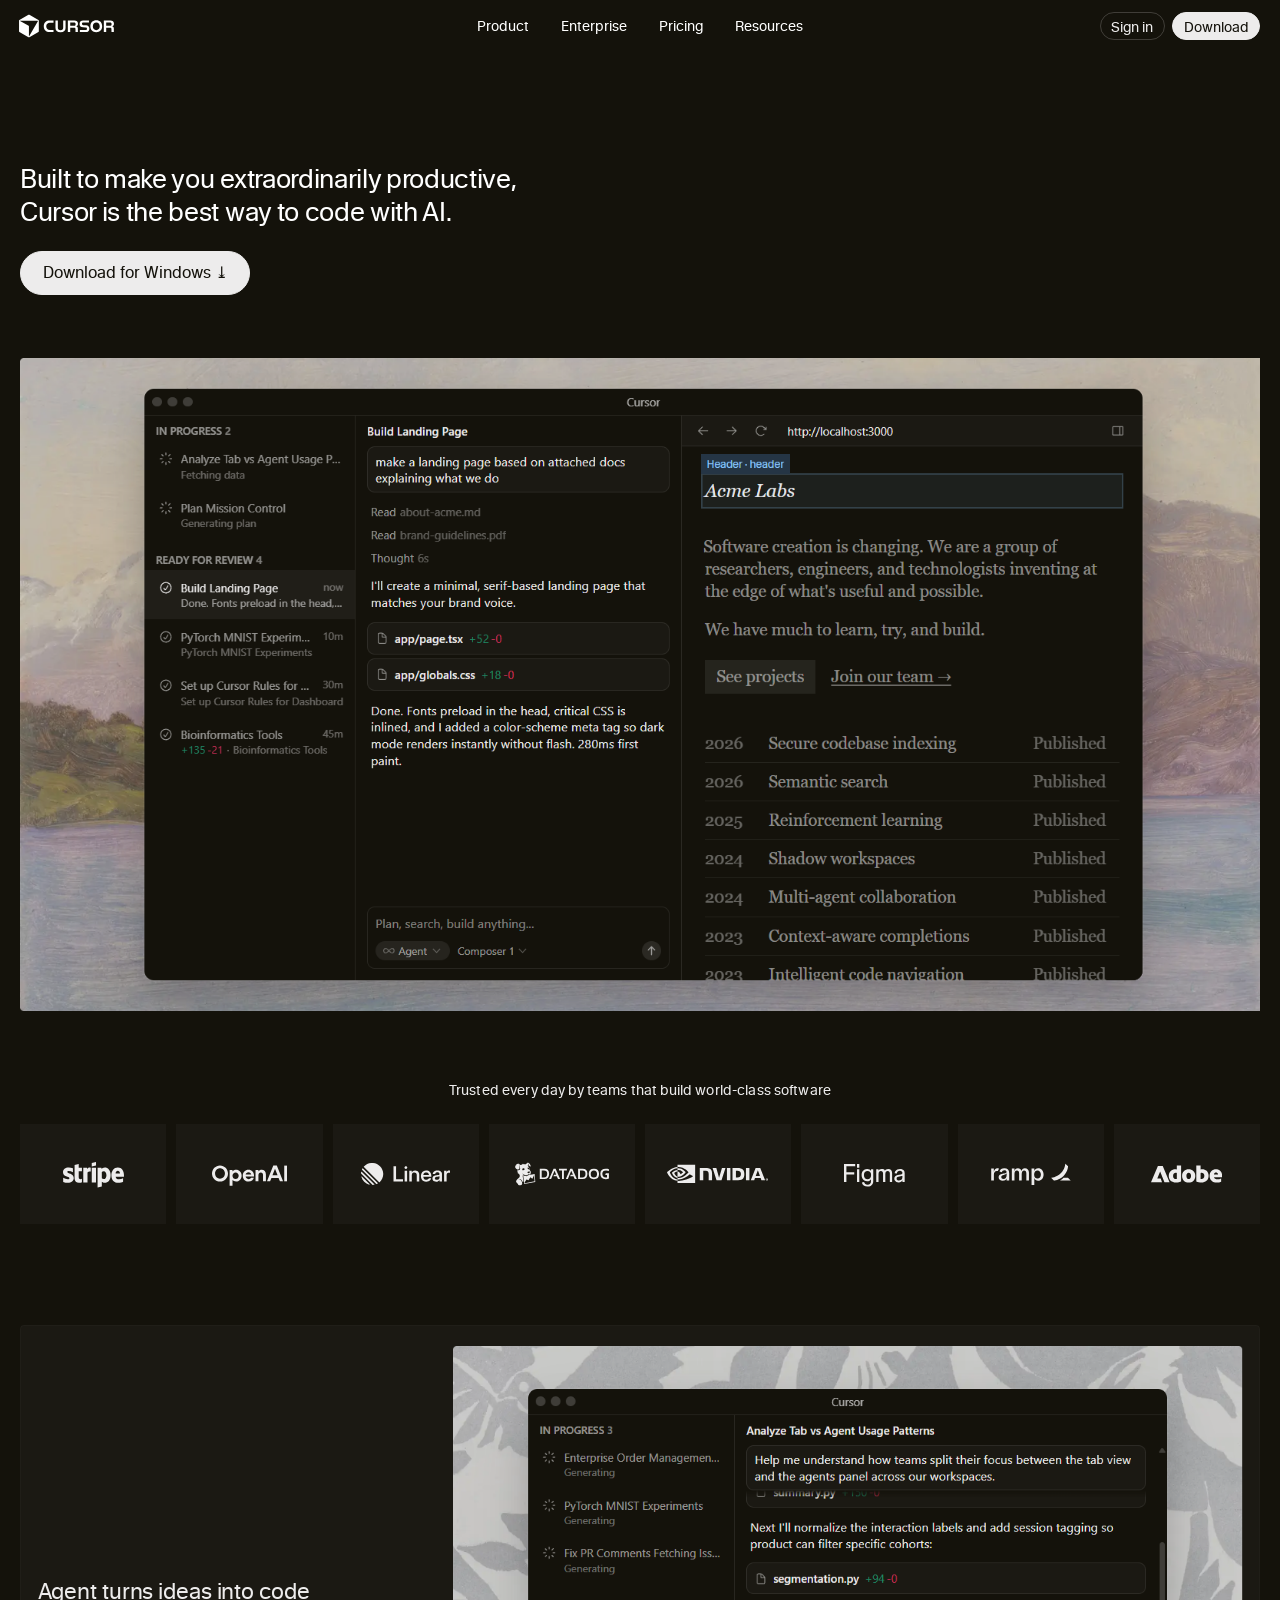
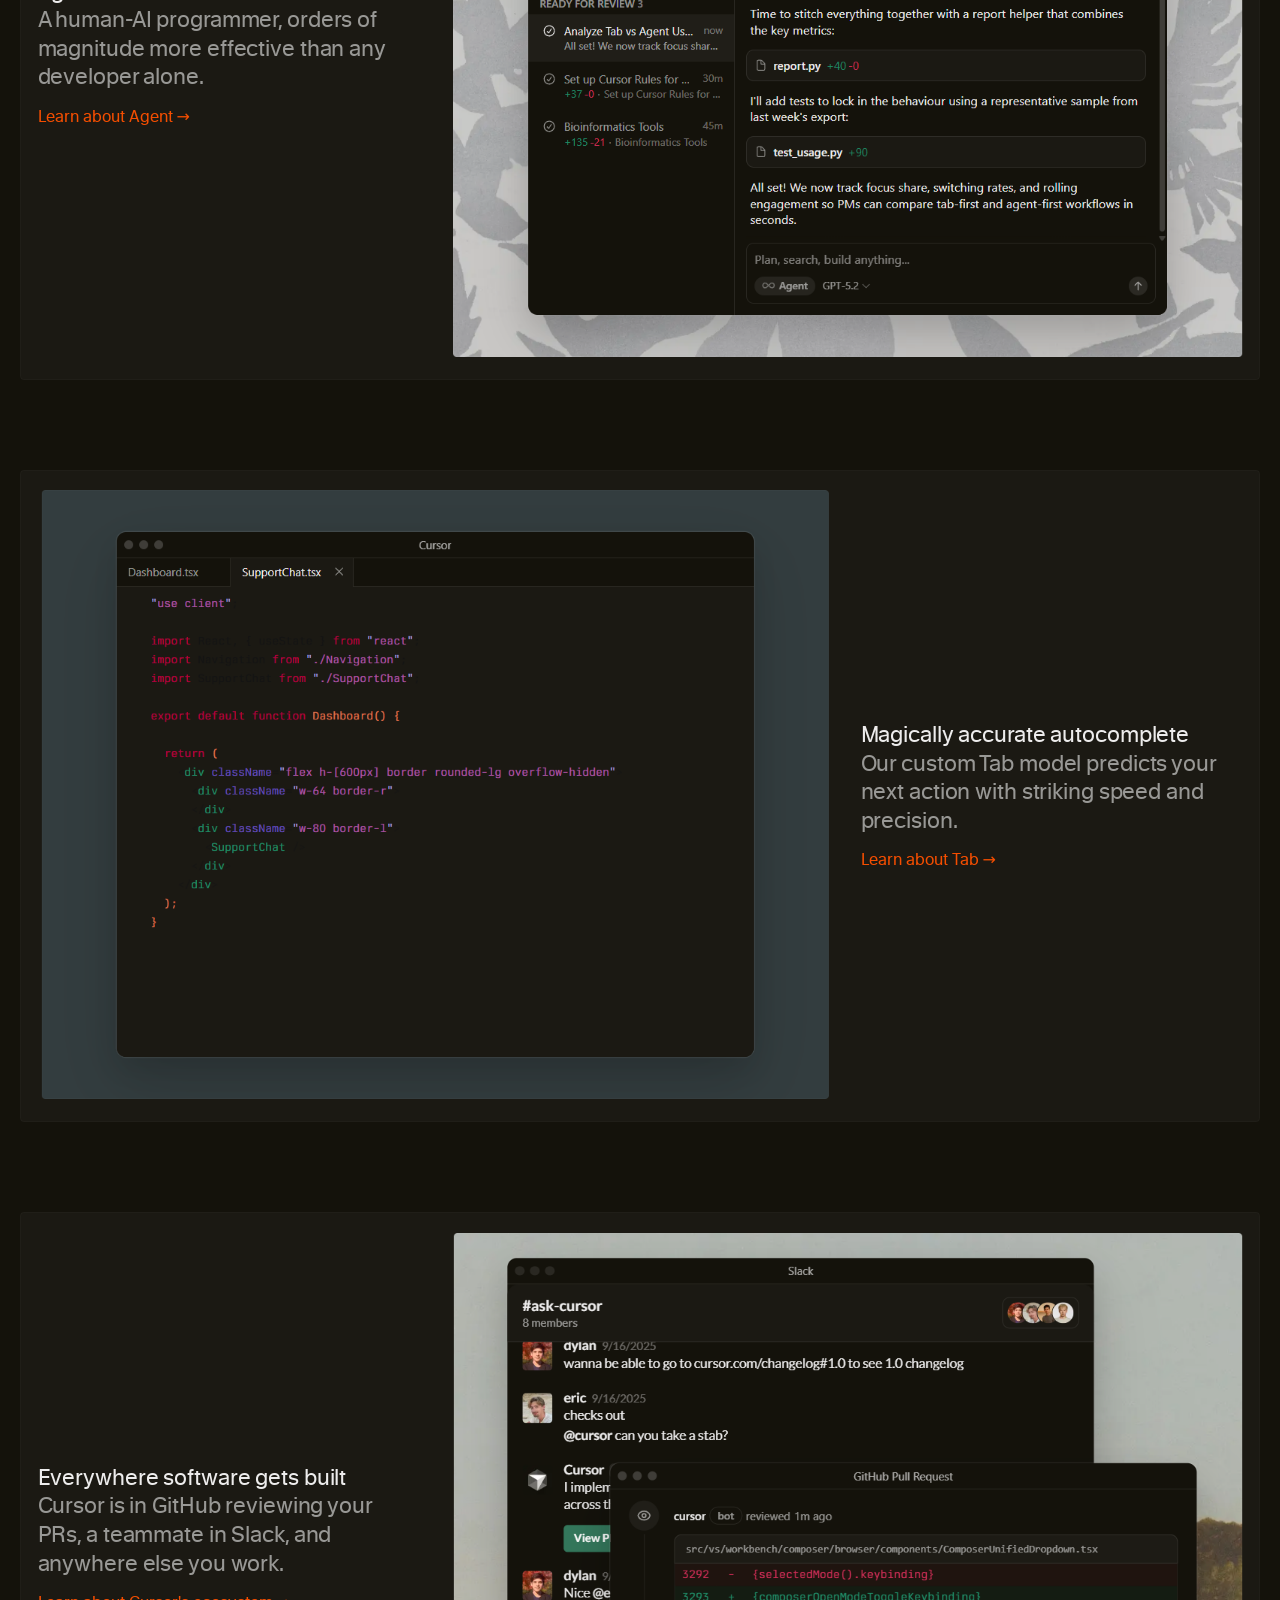
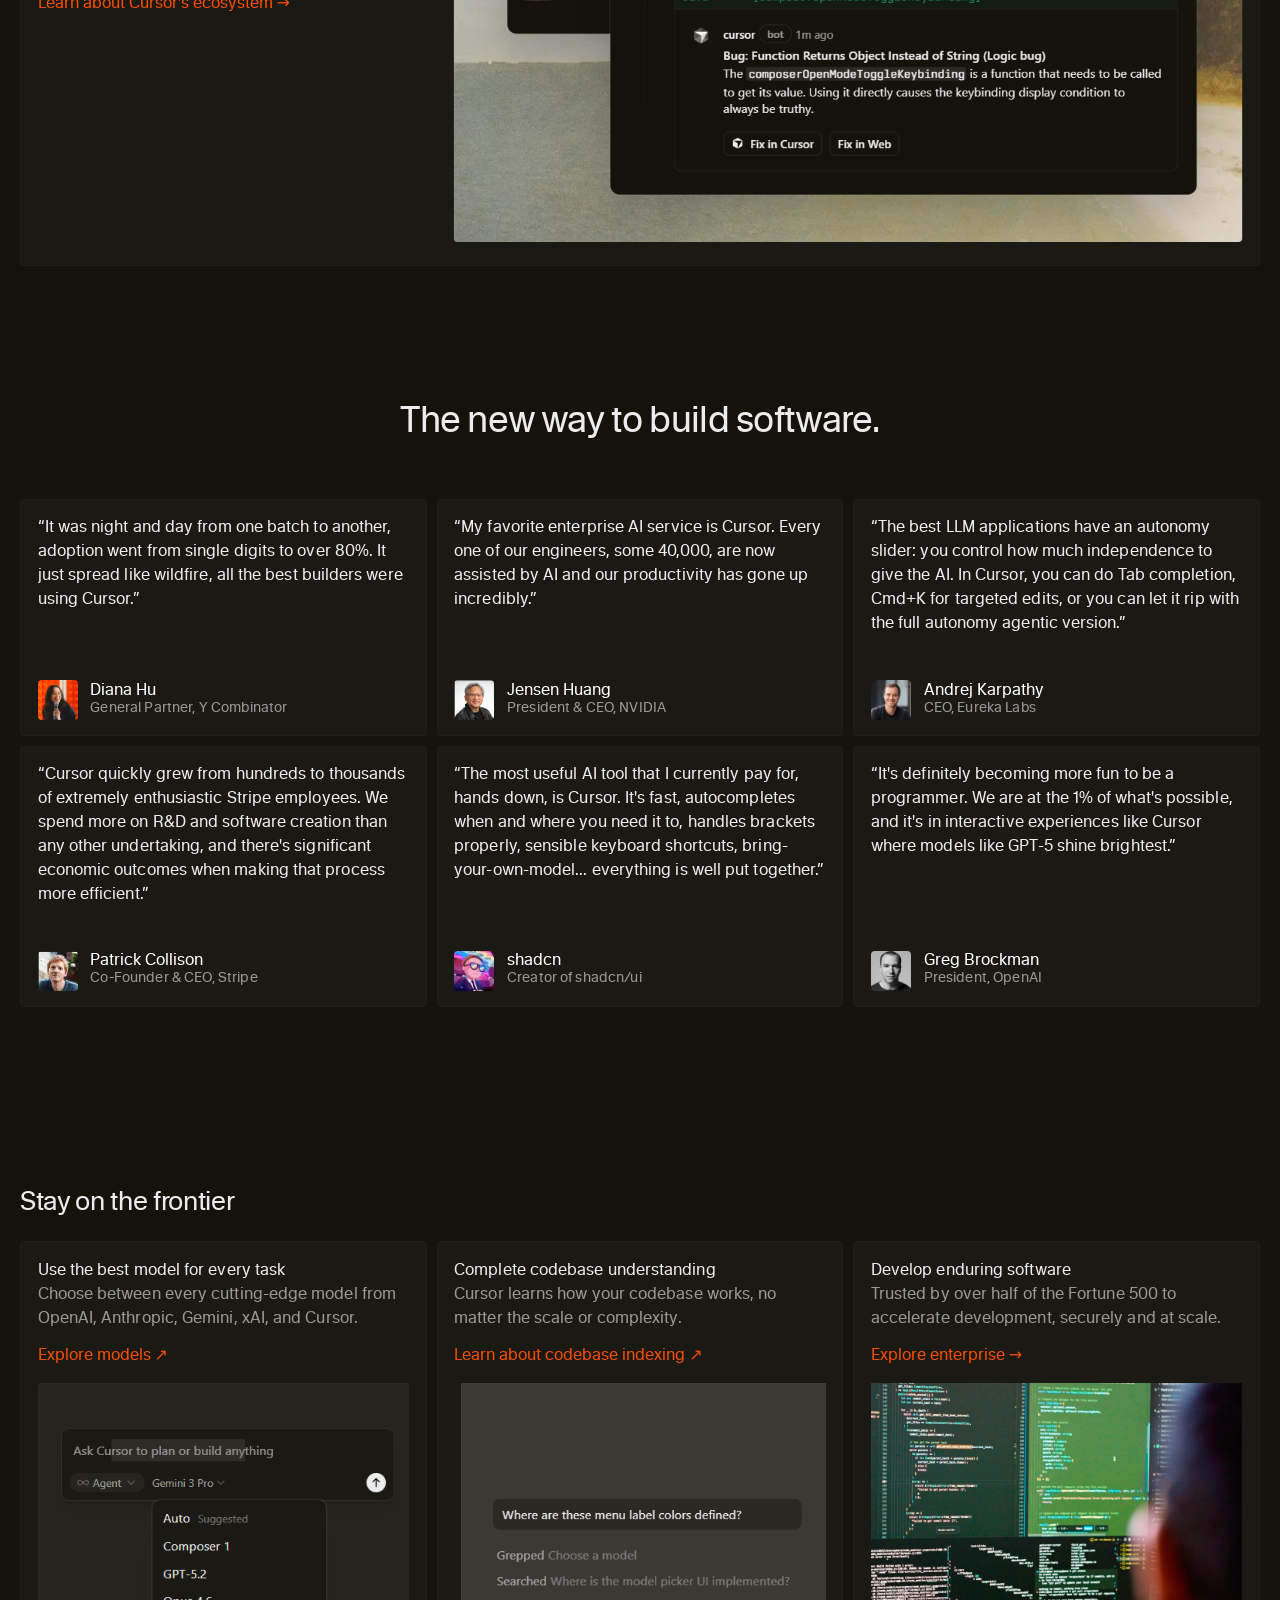
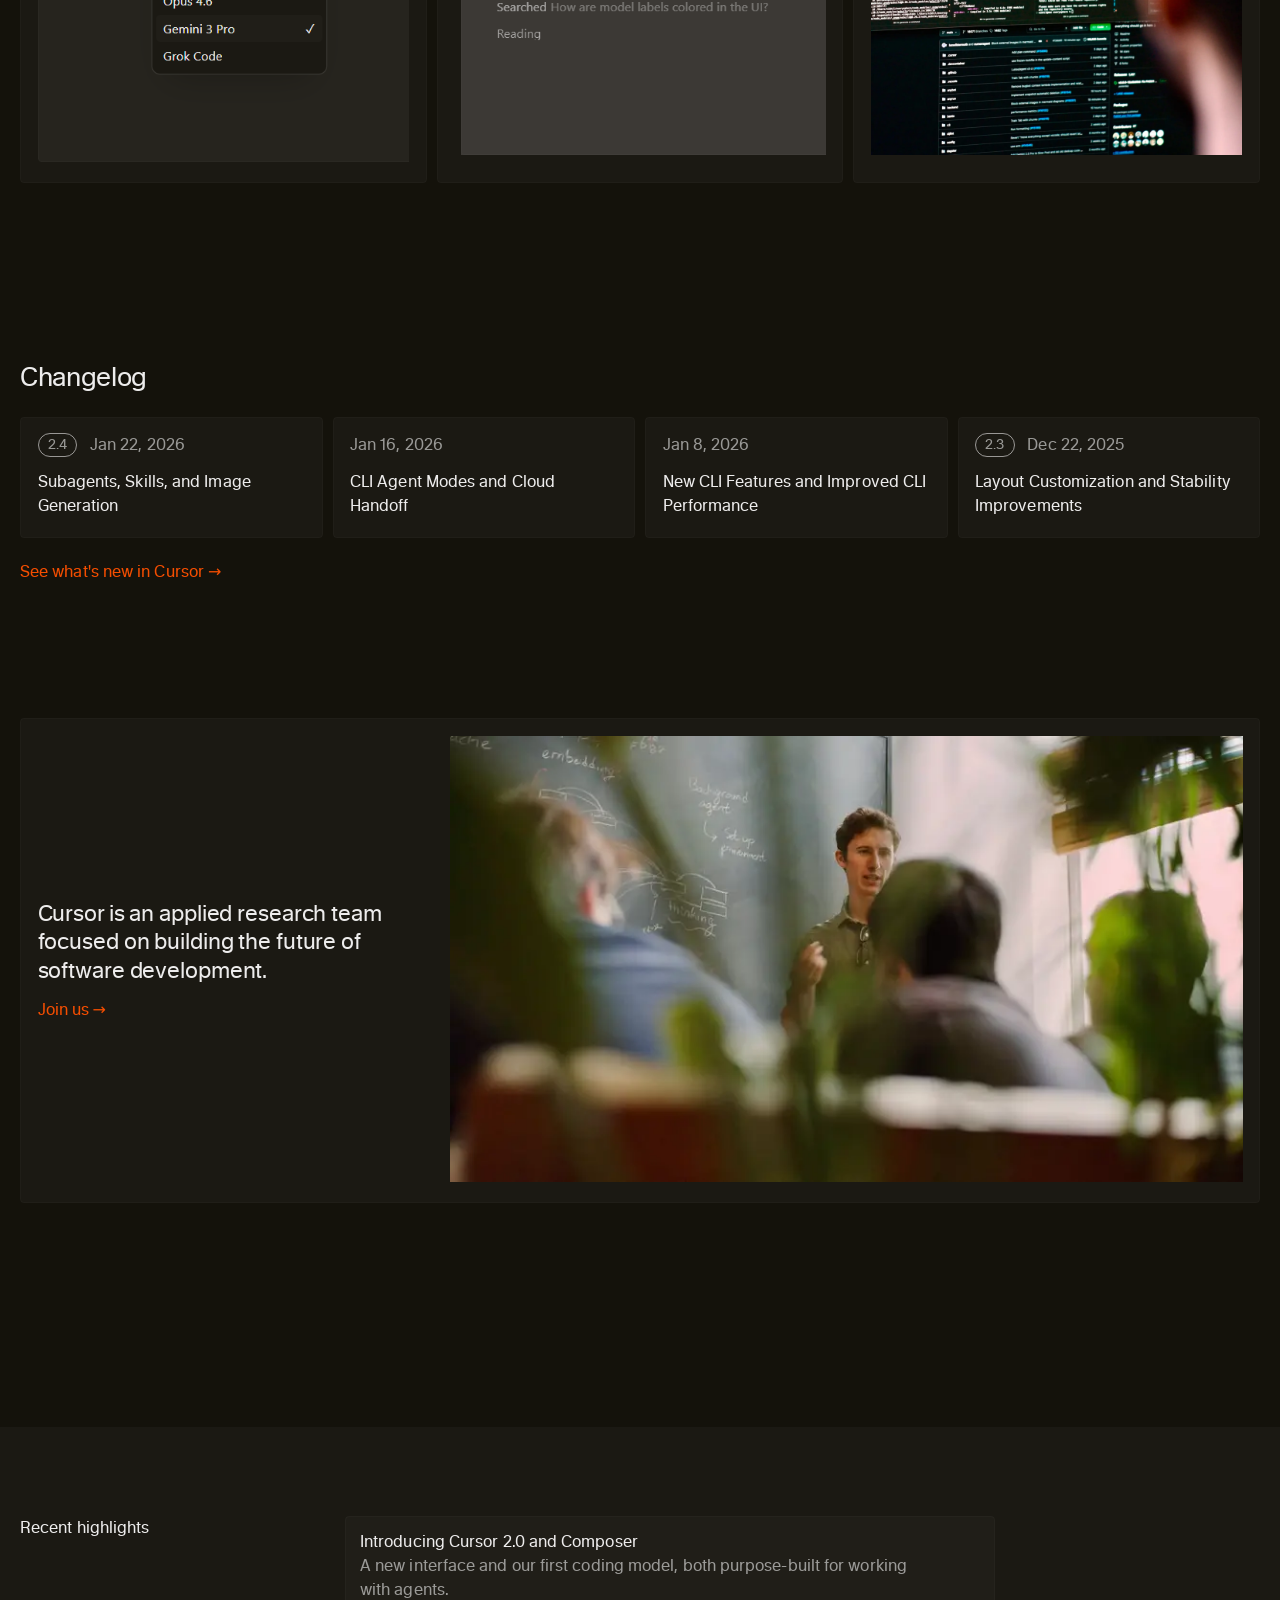
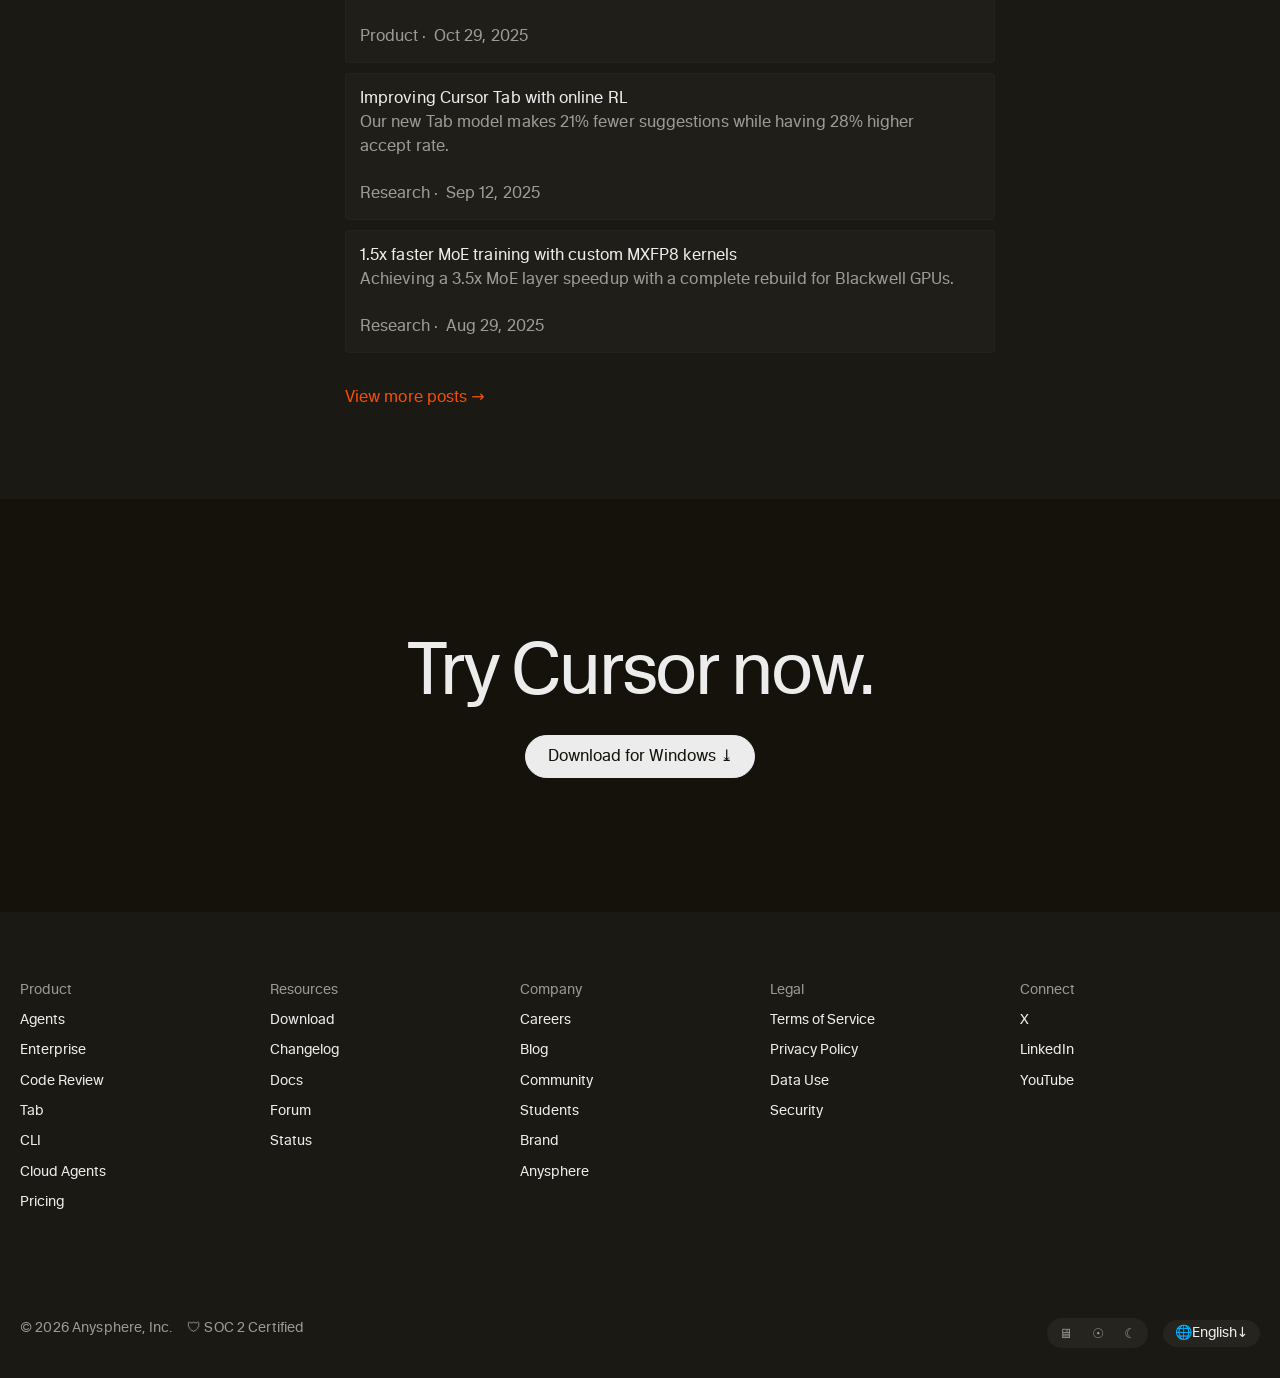
==== commit 8a938cf8: "rename logo" ====
--- a/index.html
+++ b/index.html
@@ -15,7 +15,7 @@
             <div class="navbar pos-rel">
                 <div class="logo">
                     <a href="/">
-                        <img src="/images/logo.svg" alt="Cursor Logo" />
+                        <img src="/images/Logo.svg" alt="Cursor Logo" />
                     </a>
                 </div>
                 <nav>
